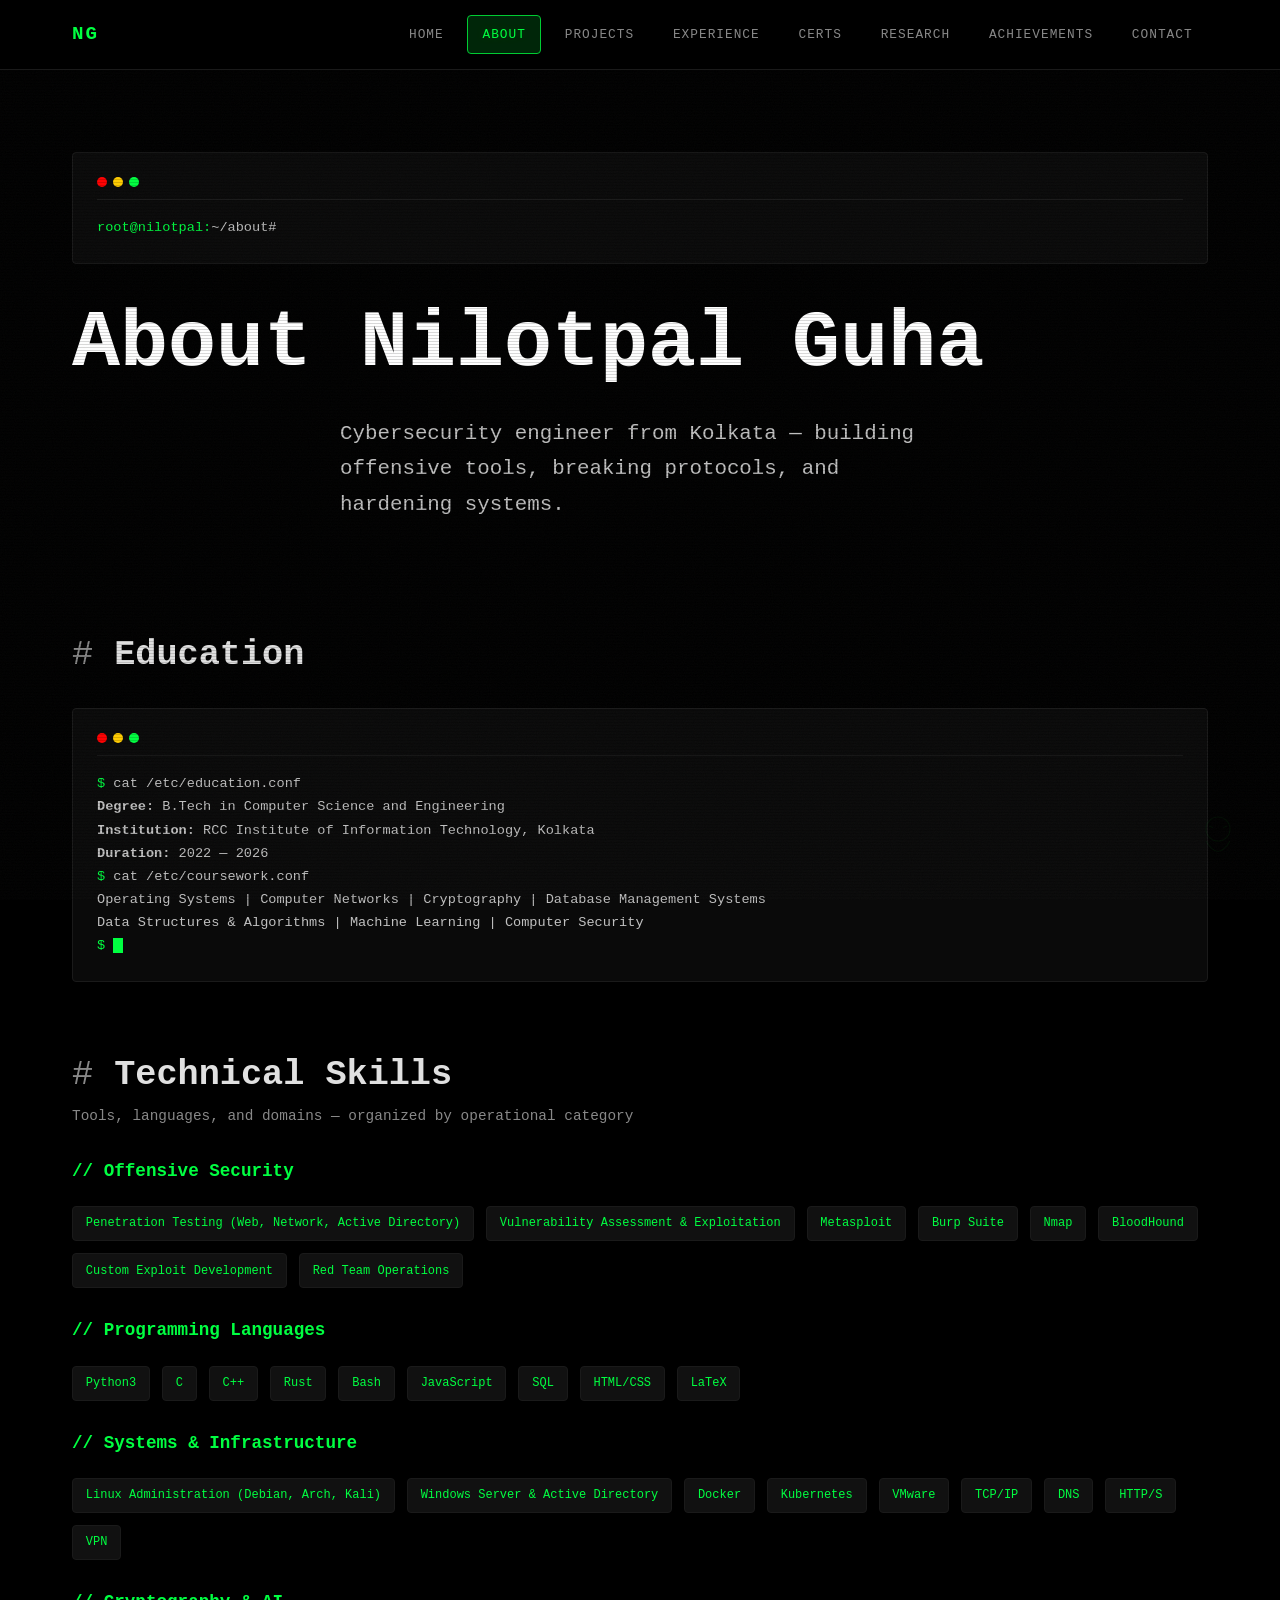
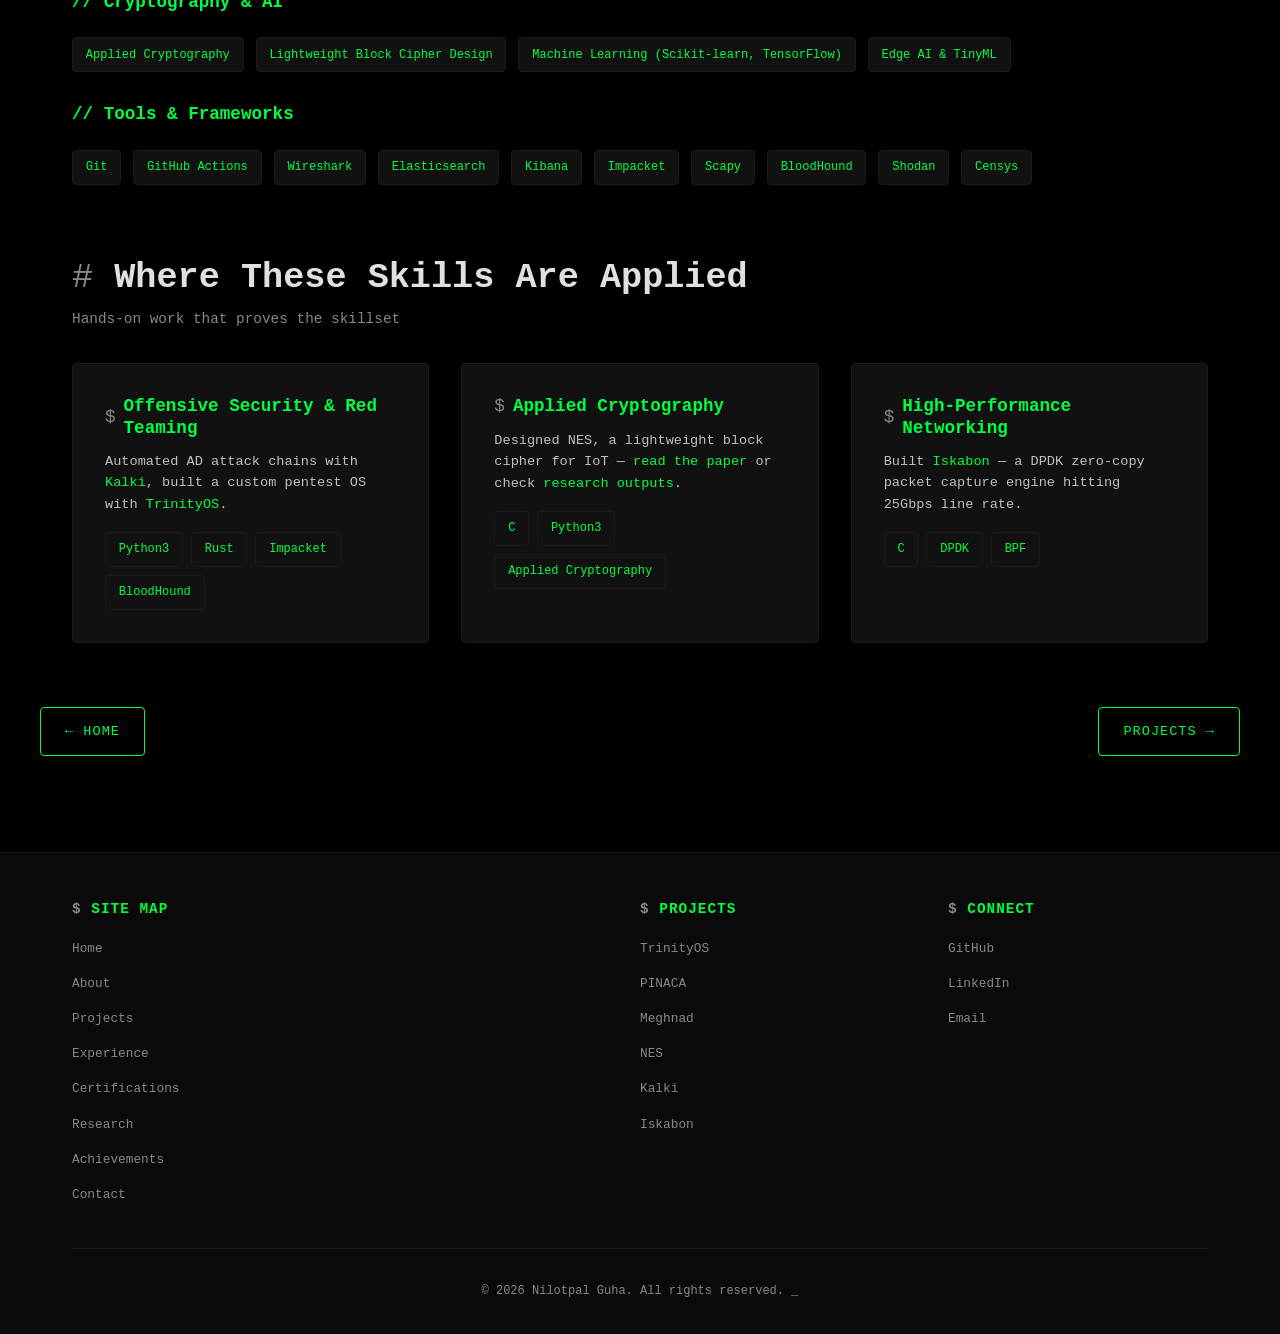
==== about.html @ fa4ce215 "commit" ====
<!DOCTYPE html>
<html lang="en">
<head>
  <meta charset="UTF-8">
  <meta name="viewport" content="width=device-width, initial-scale=1.0">
  <title>About Nilotpal Guha — Cybersecurity Engineer &amp; Offensive Security Specialist</title>
  <meta name="description" content="Learn about Nilotpal Guha, a cybersecurity engineer from Kolkata with expertise in offensive security, applied cryptography, distributed systems, and edge AI.">
  <meta name="keywords" content="Nilotpal Guha, about, cybersecurity engineer, offensive security, penetration testing, Kolkata, applied cryptography, edge AI, distributed systems">
  <meta name="author" content="Nilotpal Guha">
  <meta name="robots" content="index, follow">
  <link rel="canonical" href="https://nilotpalguha.dev/about.html">
  <meta property="og:type" content="profile">
  <meta property="og:title" content="About Nilotpal Guha — Cybersecurity Engineer &amp; Offensive Security Specialist">
  <meta property="og:description" content="Learn about Nilotpal Guha, a cybersecurity engineer from Kolkata with expertise in offensive security, applied cryptography, distributed systems, and edge AI.">
  <meta property="og:url" content="https://nilotpalguha.dev/about.html">
  <meta property="og:image" content="https://nilotpalguha.dev/og-image.png">
  <meta property="og:locale" content="en_IN">
  <meta name="twitter:card" content="summary_large_image">
  <meta name="twitter:title" content="About Nilotpal Guha — Cybersecurity Engineer &amp; Offensive Security Specialist">
  <meta name="twitter:description" content="Learn about Nilotpal Guha, a cybersecurity engineer from Kolkata with expertise in offensive security, applied cryptography, distributed systems, and edge AI.">
  <meta name="twitter:image" content="https://nilotpalguha.dev/og-image.png">
  <meta name="theme-color" content="#000000">
  <link rel="icon" type="image/svg+xml" href="data:image/svg+xml,%3Csvg xmlns='http://www.w3.org/2000/svg' viewBox='0 0 32 32'%3E%3Crect width='32' height='32' fill='%23000'/%3E%3Ctext x='8' y='24' font-family='monospace' font-size='24' fill='%2300ff41'%3E_%3C/text%3E%3C/svg%3E">
  <link rel="stylesheet" href="style.css">
  <script type="application/ld+json">
  {
    "@context": "https://schema.org",
    "@type": "Person",
    "name": "Nilotpal Guha",
    "url": "https://nilotpalguha.dev",
    "jobTitle": "Offensive Security Engineer & Cybersecurity Researcher",
    "description": "Cybersecurity engineer from Kolkata with expertise in offensive security, applied cryptography, distributed systems, and edge AI. Specializes in penetration testing automation, lightweight block cipher design, and building custom security tools.",
    "alumniOf": {
      "@type": "CollegeOrUniversity",
      "name": "RCC Institute of Information Technology",
      "url": "https://www.rcciit.edu.in",
      "address": {
        "@type": "PostalAddress",
        "addressLocality": "Kolkata",
        "addressRegion": "West Bengal",
        "addressCountry": "IN"
      }
    },
    "hasCredential": [
      "Offensive Security experience",
      "Cybersecurity Research",
      "Applied Cryptography"
    ],
    "knowsAbout": [
      "offensive security",
      "penetration testing automation",
      "edge AI",
      "distributed systems",
      "applied cryptography",
      "lightweight block cipher design",
      "network security",
      "vulnerability research",
      "red team operations",
      "machine learning",
      "TinyML",
      "Docker",
      "Kubernetes",
      "Linux administration"
    ],
    "sameAs": [
      "https://linkedin.com/in/nilotpal-guha-2876b72b7",
      "https://github.com/Nil2004n"
    ],
    "email": "guha.nilotpal04@gmail.com",
    "address": {
      "@type": "PostalAddress",
      "addressLocality": "Kolkata",
      "addressRegion": "West Bengal",
      "addressCountry": "IN"
    },
    "nationality": {
      "@type": "Country",
      "name": "IN"
    }
  }
  </script>
</head>
<body class="flicker">
  <noscript>
    <div class="noscript-content">
      <h1>About Nilotpal Guha — Cybersecurity Engineer &amp; Offensive Security Specialist</h1>
      <p>Nilotpal Guha is a cybersecurity engineer from Kolkata with expertise in offensive security, applied cryptography, distributed systems, and edge AI.</p>
      <nav>
        <p>Site Navigation:</p>
        <ul>
          <li><a href="index.html">Home</a></li>
          <li><a href="about.html">About</a></li>
          <li><a href="projects.html">Projects</a></li>
          <li><a href="experience.html">Experience</a></li>
          <li><a href="certifications.html">Certifications</a></li>
          <li><a href="research.html">Research</a></li>
          <li><a href="achievements.html">Achievements</a></li>
          <li><a href="contact.html">Contact</a></li>
        </ul>
      </nav>
    </div>
  </noscript>

  <div class="boot-overlay" aria-hidden="true">
    <div class="boot-line">BIOS v3.2.1 — Nilotpal Guha Security Workstation</div>
    <div class="boot-line">decoding identity matrix... [OK]</div>
    <div class="boot-line">loading credential store... [OK]</div>
    <div class="boot-line">access granted.</div>
  </div>

  <canvas id="matrix-light" class="matrix-bg-light" aria-hidden="true"></canvas>

  <nav class="nav-main" role="navigation" aria-label="Main navigation">
    <div class="container">
      <div class="nav-logo"><a href="index.html" class="glitch">NG</a></div>
      <ul class="nav-links">
        <li><a href="index.html">Home</a></li>
        <li><a href="about.html" class="active">About</a></li>
        <li><a href="projects.html">Projects</a></li>
        <li><a href="experience.html">Experience</a></li>
        <li><a href="certifications.html">Certs</a></li>
        <li><a href="research.html">Research</a></li>
        <li><a href="achievements.html">Achievements</a></li>
        <li><a href="contact.html">Contact</a></li>
      </ul>
      <button class="nav-hamburger" aria-label="Toggle navigation" aria-expanded="false">
        <span></span><span></span><span></span>
      </button>
    </div>
  </nav>

  <main>
    <section class="section-hero" style="padding-top: 8rem; padding-bottom: 2rem;">
      <div class="container">
        <div class="terminal reveal" style="margin-bottom: 2rem;">
          <div class="terminal-header">
            <span class="terminal-dot"></span>
            <span class="terminal-dot"></span>
            <span class="terminal-dot"></span>
          </div>
          <div class="line"><span class="prompt">root@nilotpal:</span><span class="output">~/about#</span></div>
        </div>
        <h1 class="hero-title reveal">
          <span class="glitch" data-text="About Nilotpal Guha">About Nilotpal Guha</span>
        </h1>
        <p class="hero-subtitle reveal">Cybersecurity engineer from Kolkata — building offensive tools, breaking protocols, and hardening systems.</p>
      </div>
    </section>

    <section class="container" style="padding-top: 3rem;">
      <article>
        <h2 class="section-title reveal">Education</h2>
        <div class="terminal reveal">
          <div class="terminal-header">
            <span class="terminal-dot"></span>
            <span class="terminal-dot"></span>
            <span class="terminal-dot"></span>
          </div>
          <div class="line"><span class="prompt">$</span> <span class="output">cat /etc/education.conf</span></div>
          <div class="line"><span class="output"><strong>Degree:</strong> B.Tech in Computer Science and Engineering</strong></span></div>
          <div class="line"><span class="output"><strong>Institution:</strong> RCC Institute of Information Technology, Kolkata</span></div>
          <div class="line"><span class="output"><strong>Duration:</strong> 2022 — 2026</span></div>
          <div class="line"><span class="prompt">$</span> <span class="output">cat /etc/coursework.conf</span></div>
          <div class="line"><span class="output">Operating Systems | Computer Networks | Cryptography | Database Management Systems</span></div>
          <div class="line"><span class="output">Data Structures &amp; Algorithms | Machine Learning | Computer Security</span></div>
          <div class="line"><span class="prompt">$</span> <span class="cursor"></span></div>
        </div>
      </article>
    </section>

    <section class="container" style="padding-top: 3rem;">
      <article>
        <h2 class="section-title reveal">Technical Skills</h2>
        <p class="section-subtitle reveal">Tools, languages, and domains — organized by operational category</p>

        <h3 class="reveal" style="color: #00ff41; margin-top: 2rem; margin-bottom: 1rem; font-family: monospace; font-size: 1.1rem;">// Offensive Security</h3>
        <div class="skills-grid reveal">
          <span class="skill-chip">Penetration Testing (Web, Network, Active Directory)</span>
          <span class="skill-chip">Vulnerability Assessment &amp; Exploitation</span>
          <span class="skill-chip">Metasploit</span>
          <span class="skill-chip">Burp Suite</span>
          <span class="skill-chip">Nmap</span>
          <span class="skill-chip">BloodHound</span>
          <span class="skill-chip">Custom Exploit Development</span>
          <span class="skill-chip">Red Team Operations</span>
        </div>

        <h3 class="reveal" style="color: #00ff41; margin-top: 2rem; margin-bottom: 1rem; font-family: monospace; font-size: 1.1rem;">// Programming Languages</h3>
        <div class="skills-grid reveal">
          <span class="skill-chip">Python3</span>
          <span class="skill-chip">C</span>
          <span class="skill-chip">C++</span>
          <span class="skill-chip">Rust</span>
          <span class="skill-chip">Bash</span>
          <span class="skill-chip">JavaScript</span>
          <span class="skill-chip">SQL</span>
          <span class="skill-chip">HTML/CSS</span>
          <span class="skill-chip">LaTeX</span>
        </div>

        <h3 class="reveal" style="color: #00ff41; margin-top: 2rem; margin-bottom: 1rem; font-family: monospace; font-size: 1.1rem;">// Systems &amp; Infrastructure</h3>
        <div class="skills-grid reveal">
          <span class="skill-chip">Linux Administration (Debian, Arch, Kali)</span>
          <span class="skill-chip">Windows Server &amp; Active Directory</span>
          <span class="skill-chip">Docker</span>
          <span class="skill-chip">Kubernetes</span>
          <span class="skill-chip">VMware</span>
          <span class="skill-chip">TCP/IP</span>
          <span class="skill-chip">DNS</span>
          <span class="skill-chip">HTTP/S</span>
          <span class="skill-chip">VPN</span>
        </div>

        <h3 class="reveal" style="color: #00ff41; margin-top: 2rem; margin-bottom: 1rem; font-family: monospace; font-size: 1.1rem;">// Cryptography &amp; AI</h3>
        <div class="skills-grid reveal">
          <span class="skill-chip">Applied Cryptography</span>
          <span class="skill-chip">Lightweight Block Cipher Design</span>
          <span class="skill-chip">Machine Learning (Scikit-learn, TensorFlow)</span>
          <span class="skill-chip">Edge AI &amp; TinyML</span>
        </div>

        <h3 class="reveal" style="color: #00ff41; margin-top: 2rem; margin-bottom: 1rem; font-family: monospace; font-size: 1.1rem;">// Tools &amp; Frameworks</h3>
        <div class="skills-grid reveal">
          <span class="skill-chip">Git</span>
          <span class="skill-chip">GitHub Actions</span>
          <span class="skill-chip">Wireshark</span>
          <span class="skill-chip">Elasticsearch</span>
          <span class="skill-chip">Kibana</span>
          <span class="skill-chip">Impacket</span>
          <span class="skill-chip">Scapy</span>
          <span class="skill-chip">BloodHound</span>
          <span class="skill-chip">Shodan</span>
          <span class="skill-chip">Censys</span>
        </div>
      </article>
    </section>

    <section class="container" style="padding-top: 3rem;">
      <article>
        <h2 class="section-title reveal">Where These Skills Are Applied</h2>
        <p class="section-subtitle reveal">Hands-on work that proves the skillset</p>
        <div class="card-grid">
          <article class="card card-glitch reveal-flip">
            <h3 class="card-title">Offensive Security &amp; Red Teaming</h3>
            <p class="card-text">Automated AD attack chains with <a href="projects/kalki.html">Kalki</a>, built a custom pentest OS with <a href="projects/trinityos.html">TrinityOS</a>.</p>
            <div class="card-tech">
              <span class="skill-chip">Python3</span>
              <span class="skill-chip">Rust</span>
              <span class="skill-chip">Impacket</span>
              <span class="skill-chip">BloodHound</span>
            </div>
          </article>
          <article class="card card-glitch reveal-flip">
            <h3 class="card-title">Applied Cryptography</h3>
            <p class="card-text">Designed NES, a lightweight block cipher for IoT — <a href="projects/nes.html">read the paper</a> or check <a href="research.html">research outputs</a>.</p>
            <div class="card-tech">
              <span class="skill-chip">C</span>
              <span class="skill-chip">Python3</span>
              <span class="skill-chip">Applied Cryptography</span>
            </div>
          </article>
          <article class="card card-glitch reveal-flip">
            <h3 class="card-title">High-Performance Networking</h3>
            <p class="card-text">Built <a href="projects/iskabon.html">Iskabon</a> — a DPDK zero-copy packet capture engine hitting 25Gbps line rate.</p>
            <div class="card-tech">
              <span class="skill-chip">C</span>
              <span class="skill-chip">DPDK</span>
              <span class="skill-chip">BPF</span>
            </div>
          </article>
        </div>
      </article>
    </section>
  </main>

  <div class="fsociety-deco" aria-hidden="true">
    <svg viewBox="0 0 100 100" fill="none" xmlns="http://www.w3.org/2000/svg">
      <circle cx="50" cy="35" r="20" stroke="#00ff41" stroke-width="2" fill="none"/>
      <path d="M30 55 Q50 90 70 55" stroke="#00ff41" stroke-width="2" fill="none"/>
      <line x1="35" y1="30" x2="42" y2="33" stroke="#00ff41" stroke-width="2"/>
      <line x1="65" y1="30" x2="58" y2="33" stroke="#00ff41" stroke-width="2"/>
    </svg>
  </div>

  <div class="container" style="padding: 2rem 0; display: flex; justify-content: space-between;">
    <a href="index.html" class="btn">← Home</a>
    <a href="projects.html" class="btn">Projects →</a>
  </div>

  <footer class="footer">
    <div class="container">
      <div class="footer-grid">
        <div class="footer-section">
          <h3>Site Map</h3>
          <ul class="footer-links">
            <li><a href="index.html">Home</a></li>
            <li><a href="about.html">About</a></li>
            <li><a href="projects.html">Projects</a></li>
            <li><a href="experience.html">Experience</a></li>
            <li><a href="certifications.html">Certifications</a></li>
            <li><a href="research.html">Research</a></li>
            <li><a href="achievements.html">Achievements</a></li>
            <li><a href="contact.html">Contact</a></li>
          </ul>
        </div>
        <div class="footer-section">
          <h3>Projects</h3>
          <ul class="footer-links">
            <li><a href="projects/trinityos.html">TrinityOS</a></li>
            <li><a href="projects/pinaca.html">PINACA</a></li>
            <li><a href="projects/meghnad.html">Meghnad</a></li>
            <li><a href="projects/nes.html">NES</a></li>
            <li><a href="projects/kalki.html">Kalki</a></li>
            <li><a href="projects/iskabon.html">Iskabon</a></li>
          </ul>
        </div>
        <div class="footer-section">
          <h3>Connect</h3>
          <ul class="footer-links">
            <li><a href="https://github.com/Nil2004n" target="_blank" rel="noopener">GitHub</a></li>
            <li><a href="https://linkedin.com/in/nilotpal-guha-2876b72b7" target="_blank" rel="noopener">LinkedIn</a></li>
            <li><a href="mailto:guha.nilotpal04@gmail.com">Email</a></li>
          </ul>
        </div>
      </div>
      <div class="footer-bottom">
        <p>&copy; <span id="current-year">2026</span> Nilotpal Guha. All rights reserved. <span class="cursor-blink">_</span></p>
      </div>
    </div>
  </footer>

  <script src="script.js" defer></script>
</body>
</html>
---- style.css ----
/* ============================================================
   NILOTPAL GUHA — PERSONAL PORTFOLIO
   Mr. Robot Theme | Design System & Shared Styles
   ============================================================ */

/* --- CUSTOM PROPERTIES --- */
:root {
  --black: #000000;
  --near-black: #0a0a0a;
  --dark-surface: #111111;
  --dark-border: #1a1a1a;
  --green: #00ff41;
  --green-dim: #00cc33;
  --green-glow: rgba(0, 255, 65, 0.15);
  --green-glow-strong: rgba(0, 255, 65, 0.35);
  --red: #ff0000;
  --red-dim: #cc0000;
  --red-glow: rgba(255, 0, 0, 0.15);
  --cyan: #0d7377;
  --cyan-light: #0fa5a9;
  --text: #c0c0c0;
  --text-dim: #888888;
  --text-bright: #e0e0e0;
  --white: #ffffff;
  --font-mono: 'JetBrains Mono', 'Fira Code', 'Courier New', monospace;
  --transition-fast: 0.15s ease;
  --transition-med: 0.3s ease;
  --transition-slow: 0.6s ease;
  --border-radius: 4px;
  --max-width: 1200px;
  --nav-height: 70px;
}

/* --- RESET & BASE --- */
*, *::before, *::after { box-sizing: border-box; margin: 0; padding: 0; }

html {
  scroll-behavior: smooth;
  font-size: 16px;
  -webkit-text-size-adjust: 100%;
}

body {
  font-family: var(--font-mono);
  background: var(--black);
  color: var(--text);
  line-height: 1.7;
  min-height: 100vh;
  overflow-x: hidden;
  position: relative;
}

/* --- CRT SCANLINE OVERLAY --- */
body::before {
  content: '';
  position: fixed;
  top: 0; left: 0;
  width: 100%; height: 100%;
  background: repeating-linear-gradient(
    0deg,
    rgba(0, 0, 0, 0.15) 0px,
    rgba(0, 0, 0, 0.15) 1px,
    transparent 1px,
    transparent 3px
  );
  pointer-events: none;
  z-index: 9998;
}

/* --- VHS NOISE OVERLAY --- */
body::after {
  content: '';
  position: fixed;
  top: 0; left: 0;
  width: 100%; height: 100%;
  opacity: 0.03;
  pointer-events: none;
  z-index: 9997;
  background-image: url("data:image/svg+xml,%3Csvg viewBox='0 0 256 256' xmlns='http://www.w3.org/2000/svg'%3E%3Cfilter id='noise'%3E%3CfeTurbulence type='fractalNoise' baseFrequency='0.9' numOctaves='4' stitchTiles='stitch'/%3E%3C/filter%3E%3Crect width='100%25' height='100%25' filter='url(%23noise)' opacity='1'/%3E%3C/svg%3E");
  background-size: 256px 256px;
}

/* --- SCREEN FLICKER --- */
@keyframes flicker {
  0%, 97%, 100% { opacity: 1; }
  98% { opacity: 0.85; }
  99% { opacity: 0.95; }
}

.flicker {
  animation: flicker 8s infinite;
}

/* --- SELECTION --- */
::selection {
  background: var(--green);
  color: var(--black);
}

::-moz-selection {
  background: var(--green);
  color: var(--black);
}

/* --- SCROLLBAR --- */
::-webkit-scrollbar { width: 8px; }
::-webkit-scrollbar-track { background: var(--near-black); }
::-webkit-scrollbar-thumb { background: var(--green-dim); border-radius: 4px; }
::-webkit-scrollbar-thumb:hover { background: var(--green); }

/* --- LINKS --- */
a {
  color: var(--green);
  text-decoration: none;
  transition: color var(--transition-fast), text-shadow var(--transition-fast);
}

a:hover {
  color: var(--green);
  text-shadow: 0 0 8px var(--green-glow-strong);
}

a:focus-visible {
  outline: 2px solid var(--green);
  outline-offset: 2px;
}

/* --- HEADINGS --- */
h1, h2, h3, h4, h5, h6 {
  font-family: var(--font-mono);
  color: var(--text-bright);
  font-weight: 700;
  line-height: 1.2;
}

h1 { font-size: clamp(2rem, 5vw, 3.5rem); }
h2 { font-size: clamp(1.5rem, 3vw, 2.2rem); }
h3 { font-size: clamp(1.1rem, 2vw, 1.5rem); }

/* --- LAYOUT --- */
.container {
  max-width: var(--max-width);
  margin: 0 auto;
  padding: 0 2rem;
}

.page-content {
  padding-top: calc(var(--nav-height) + 2rem);
  padding-bottom: 4rem;
  min-height: calc(100vh - var(--nav-height));
}

/* ============================================================
   BOOT SEQUENCE
   ============================================================ */
.boot-overlay {
  position: fixed;
  top: 0; left: 0;
  width: 100%; height: 100%;
  background: var(--black);
  z-index: 10000;
  display: flex;
  align-items: center;
  justify-content: center;
  flex-direction: column;
  font-family: var(--font-mono);
  color: var(--green);
  font-size: 0.9rem;
  padding: 2rem;
  transition: opacity 0.5s ease;
}

.boot-overlay.fade-out {
  opacity: 0;
  pointer-events: none;
}

.boot-overlay .boot-line {
  opacity: 0;
  transform: translateY(5px);
  white-space: pre;
}

.boot-overlay .boot-line.visible {
  opacity: 1;
  transform: translateY(0);
  transition: opacity 0.2s ease, transform 0.2s ease;
}

/* ============================================================
   NAVIGATION — 3D Rolodex Menu
   ============================================================ */
.nav-main {
  position: fixed;
  top: 0; left: 0;
  width: 100%;
  height: var(--nav-height);
  background: rgba(0, 0, 0, 0.92);
  backdrop-filter: blur(10px);
  border-bottom: 1px solid var(--dark-border);
  z-index: 9999;
  display: flex;
  align-items: center;
}

.nav-main .container {
  display: flex;
  align-items: center;
  justify-content: space-between;
  width: 100%;
}

.nav-logo {
  font-size: 1.2rem;
  font-weight: 700;
  color: var(--green);
  text-transform: uppercase;
  letter-spacing: 2px;
  perspective: 400px;
}

.nav-logo a {
  color: var(--green);
  display: inline-block;
  transition: transform var(--transition-med);
  transform-style: preserve-3d;
}

.nav-logo a:hover {
  transform: rotateY(15deg) rotateX(-5deg);
  text-shadow: 0 0 20px var(--green-glow-strong);
}

.nav-links {
  display: flex;
  list-style: none;
  gap: 0.5rem;
  perspective: 800px;
}

.nav-links li {
  transform-style: preserve-3d;
  transition: transform var(--transition-med);
}

.nav-links li:hover {
  transform: translateZ(10px) rotateY(-5deg);
}

.nav-links a {
  display: block;
  padding: 0.5rem 0.9rem;
  color: var(--text-dim);
  font-size: 0.8rem;
  text-transform: uppercase;
  letter-spacing: 1px;
  border: 1px solid transparent;
  border-radius: var(--border-radius);
  transition: all var(--transition-fast);
  white-space: nowrap;
}

.nav-links a:hover,
.nav-links a.active {
  color: var(--green);
  border-color: var(--green-dim);
  background: var(--green-glow);
  text-shadow: 0 0 10px var(--green-glow);
}

.nav-hamburger {
  display: none;
  flex-direction: column;
  cursor: pointer;
  gap: 5px;
  background: none;
  border: none;
  padding: 5px;
}

.nav-hamburger span {
  display: block;
  width: 25px;
  height: 2px;
  background: var(--green);
  transition: all var(--transition-med);
}

.nav-hamburger.open span:nth-child(1) { transform: rotate(45deg) translate(5px, 5px); }
.nav-hamburger.open span:nth-child(2) { opacity: 0; }
.nav-hamburger.open span:nth-child(3) { transform: rotate(-45deg) translate(5px, -5px); }

/* ============================================================
   BREADCRUMB
   ============================================================ */
.breadcrumb {
  font-size: 0.8rem;
  color: var(--text-dim);
  margin-bottom: 2rem;
  padding: 0.5rem 0;
  border-bottom: 1px solid var(--dark-border);
  font-family: var(--font-mono);
}

.breadcrumb::before {
  content: 'root@nilotpal:~';
  color: var(--cyan);
  margin-right: 0.25rem;
}

.breadcrumb .separator {
  color: var(--text-dim);
  margin: 0 0.25rem;
}

.breadcrumb a {
  color: var(--text-dim);
}

.breadcrumb a:hover {
  color: var(--green);
}

.breadcrumb .current {
  color: var(--green);
}

/* ============================================================
   HERO SECTION (index.html)
   ============================================================ */
.hero {
  min-height: 100vh;
  display: flex;
  align-items: center;
  justify-content: center;
  position: relative;
  overflow: hidden;
}

.hero-content {
  text-align: center;
  z-index: 2;
  position: relative;
}

.hero-tagline {
  font-size: clamp(0.8rem, 1.5vw, 1rem);
  color: var(--green);
  letter-spacing: 4px;
  text-transform: uppercase;
  margin-bottom: 1rem;
}

.hero-title {
  font-size: clamp(2.5rem, 7vw, 5rem);
  color: var(--white);
  margin-bottom: 1.5rem;
  position: relative;
}

.hero-subtitle {
  font-size: clamp(1rem, 2vw, 1.3rem);
  color: var(--text);
  max-width: 600px;
  margin: 0 auto 2rem;
}

.hero-cta {
  display: inline-flex;
  gap: 1rem;
  flex-wrap: wrap;
  justify-content: center;
}

.hero-3d {
  position: absolute;
  top: 50%;
  left: 50%;
  transform: translate(-50%, -50%);
  width: 400px;
  height: 400px;
  z-index: 1;
  opacity: 0.3;
}

#hero-canvas {
  width: 100%;
  height: 100%;
}

/* ============================================================
   BUTTONS
   ============================================================ */
.btn {
  display: inline-block;
  padding: 0.75rem 1.5rem;
  font-family: var(--font-mono);
  font-size: 0.85rem;
  text-transform: uppercase;
  letter-spacing: 1px;
  border: 1px solid var(--green);
  border-radius: var(--border-radius);
  cursor: pointer;
  transition: all var(--transition-fast);
  text-decoration: none;
  background: transparent;
  color: var(--green);
}

.btn:hover {
  background: var(--green);
  color: var(--black);
  box-shadow: 0 0 20px var(--green-glow), inset 0 0 20px rgba(0, 255, 65, 0.1);
  text-shadow: none;
}

.btn-red {
  border-color: var(--red);
  color: var(--red);
}

.btn-red:hover {
  background: var(--red);
  color: var(--black);
  box-shadow: 0 0 20px var(--red-glow);
}

/* ============================================================
   MATRIX RAIN CANVAS
   ============================================================ */
.matrix-bg {
  position: fixed;
  top: 0; left: 0;
  width: 100%; height: 100%;
  z-index: -1;
  opacity: 0.07;
  pointer-events: none;
}

.matrix-bg-light {
  position: fixed;
  top: 0; left: 0;
  width: 100%; height: 100%;
  z-index: -1;
  opacity: 0.04;
  pointer-events: none;
}

/* ============================================================
   CARDS / PANELS — 3D Flip Effect
   ============================================================ */
.card-grid {
  display: grid;
  grid-template-columns: repeat(auto-fill, minmax(340px, 1fr));
  gap: 2rem;
  margin: 2rem 0;
}

.card {
  background: var(--dark-surface);
  border: 1px solid var(--dark-border);
  border-radius: var(--border-radius);
  padding: 2rem;
  position: relative;
  overflow: hidden;
  transform-style: preserve-3d;
  transition: transform var(--transition-med), box-shadow var(--transition-med);
  perspective: 1000px;
}

.card::before {
  content: '';
  position: absolute;
  top: 0; left: 0;
  width: 100%; height: 2px;
  background: linear-gradient(90deg, transparent, var(--green), transparent);
  opacity: 0;
  transition: opacity var(--transition-med);
}

.card:hover::before {
  opacity: 1;
}

.card:hover {
  transform: translateY(-5px) rotateX(2deg);
  box-shadow: 0 10px 40px rgba(0, 255, 65, 0.08), 0 0 0 1px var(--green-dim);
}

.card-title {
  color: var(--green);
  font-size: 1.1rem;
  margin-bottom: 0.75rem;
  display: flex;
  align-items: center;
  gap: 0.5rem;
}

.card-title::before {
  content: '$ ';
  color: var(--text-dim);
  font-weight: 400;
}

.card-text {
  color: var(--text);
  font-size: 0.85rem;
  line-height: 1.6;
}

.card-tech {
  display: flex;
  flex-wrap: wrap;
  gap: 0.5rem;
  margin-top: 1rem;
}

.card-link {
  display: inline-block;
  margin-top: 1rem;
  font-size: 0.8rem;
  color: var(--green);
}

.card-link::after {
  content: ' →';
}

/* Glitch border on hover */
.card-glitch {
  position: relative;
}

.card-glitch::after {
  content: '';
  position: absolute;
  top: 0; left: 0;
  width: 100%; height: 100%;
  border: 1px solid var(--green);
  border-radius: var(--border-radius);
  opacity: 0;
  transition: opacity 0.1s;
}

.card-glitch:hover::after {
  animation: glitch-border 0.3s ease;
}

@keyframes glitch-border {
  0% { opacity: 0; transform: translate(0); }
  20% { opacity: 1; transform: translate(-2px, 1px); border-color: var(--red); }
  40% { opacity: 1; transform: translate(1px, -1px); border-color: var(--green); }
  60% { opacity: 0.5; transform: translate(-1px, 2px); border-color: var(--cyan); }
  80% { opacity: 1; transform: translate(2px, -1px); border-color: var(--green); }
  100% { opacity: 0; transform: translate(0); }
}

/* ============================================================
   SKILL CHIPS — 3D Float
   ============================================================ */
.skills-grid {
  display: flex;
  flex-wrap: wrap;
  gap: 0.75rem;
  margin: 1.5rem 0;
}

.skill-chip {
  display: inline-block;
  padding: 0.4rem 0.8rem;
  background: var(--dark-surface);
  border: 1px solid var(--dark-border);
  border-radius: var(--border-radius);
  font-size: 0.75rem;
  color: var(--green);
  transform-style: preserve-3d;
  animation: float-chip 4s ease-in-out infinite;
  cursor: default;
}

.skill-chip:nth-child(odd) { animation-delay: -1s; }
.skill-chip:nth-child(3n) { animation-delay: -2s; }
.skill-chip:nth-child(5n) { animation-delay: -0.5s; }

.skill-chip:hover {
  border-color: var(--green);
  box-shadow: 0 0 15px var(--green-glow);
}

@keyframes float-chip {
  0%, 100% { transform: translateZ(0) rotateX(0deg) rotateY(0deg); }
  25% { transform: translateZ(8px) rotateX(3deg) rotateY(-2deg); }
  50% { transform: translateZ(4px) rotateX(-2deg) rotateY(3deg); }
  75% { transform: translateZ(10px) rotateX(1deg) rotateY(-1deg); }
}

/* ============================================================
   TERMINAL BLOCK
   ============================================================ */
.terminal {
  background: var(--near-black);
  border: 1px solid var(--dark-border);
  border-radius: var(--border-radius);
  padding: 1.5rem;
  margin: 1.5rem 0;
  font-size: 0.85rem;
  overflow-x: auto;
  position: relative;
}

.terminal-header {
  display: flex;
  gap: 6px;
  margin-bottom: 1rem;
  padding-bottom: 0.75rem;
  border-bottom: 1px solid var(--dark-border);
}

.terminal-dot {
  width: 10px; height: 10px;
  border-radius: 50%;
  background: var(--text-dim);
}

.terminal-dot:nth-child(1) { background: var(--red); }
.terminal-dot:nth-child(2) { background: #ffcc00; }
.terminal-dot:nth-child(3) { background: var(--green); }

.terminal .prompt {
  color: var(--green);
}

.terminal .output {
  color: var(--text);
}

.terminal .error {
  color: var(--red);
}

/* ============================================================
   DECRYPT TEXT EFFECT
   ============================================================ */
.decrypt-text {
  position: relative;
  display: inline-block;
}

.decrypt-text .real-text {
  visibility: hidden;
}

.decrypt-text .scramble-text {
  position: absolute;
  top: 0; left: 0;
  color: var(--green);
}

.decrypt-text.decrypted .real-text {
  visibility: visible;
}

.decrypt-text.decrypted .scramble-text {
  display: none;
}

/* ============================================================
   REDACTED / CENSORED TEXT
   ============================================================ */
.redacted {
  position: relative;
  cursor: pointer;
}

.redacted::after {
  content: '';
  position: absolute;
  top: 0; left: 0;
  width: 100%; height: 100%;
  background: var(--text-bright);
  transition: opacity var(--transition-med);
}

.redacted:hover::after {
  opacity: 0;
}

/* ============================================================
   TIMELINE (Experience)
   ============================================================ */
.timeline {
  position: relative;
  padding-left: 2rem;
  margin: 2rem 0;
}

.timeline::before {
  content: '';
  position: absolute;
  left: 0;
  top: 0;
  width: 2px;
  height: 100%;
  background: linear-gradient(to bottom, var(--green), var(--dark-border));
}

.timeline-entry {
  position: relative;
  margin-bottom: 3rem;
  padding-left: 1.5rem;
}

.timeline-entry::before {
  content: '';
  position: absolute;
  left: -2.35rem;
  top: 0.5rem;
  width: 12px; height: 12px;
  background: var(--green);
  border-radius: 50%;
  border: 2px solid var(--black);
  box-shadow: 0 0 10px var(--green-glow);
}

.timeline-date {
  font-size: 0.8rem;
  color: var(--cyan);
  margin-bottom: 0.5rem;
}

.timeline-title {
  color: var(--text-bright);
  font-size: 1.1rem;
  margin-bottom: 0.25rem;
}

.timeline-org {
  color: var(--green);
  font-size: 0.9rem;
  margin-bottom: 0.5rem;
}

.timeline-desc {
  color: var(--text);
  font-size: 0.85rem;
}

.timeline-desc ul {
  list-style: none;
  margin-top: 0.5rem;
}

.timeline-desc li {
  position: relative;
  padding-left: 1.2rem;
  margin-bottom: 0.3rem;
}

.timeline-desc li::before {
  content: '>';
  position: absolute;
  left: 0;
  color: var(--green);
}

/* ============================================================
   CERTIFICATION BADGES
   ============================================================ */
.badge-grid {
  display: grid;
  grid-template-columns: repeat(auto-fill, minmax(280px, 1fr));
  gap: 1.5rem;
  margin: 2rem 0;
}

.badge {
  background: var(--dark-surface);
  border: 1px solid var(--dark-border);
  border-radius: var(--border-radius);
  padding: 1.5rem;
  text-align: center;
  transition: all var(--transition-med);
  transform-style: preserve-3d;
}

.badge:hover {
  border-color: var(--green);
  transform: translateY(-3px) rotateX(3deg);
  box-shadow: 0 8px 30px rgba(0, 255, 65, 0.06);
}

.badge-icon {
  font-size: 2.5rem;
  margin-bottom: 1rem;
  display: block;
}

.badge-name {
  color: var(--green);
  font-size: 0.95rem;
  margin-bottom: 0.25rem;
}

.badge-issuer {
  color: var(--text-dim);
  font-size: 0.8rem;
}

.badge-date {
  color: var(--cyan);
  font-size: 0.75rem;
  margin-top: 0.5rem;
}

/* ============================================================
   PROJECT DEEP-DIVE PAGE
   ============================================================ */
.project-header {
  margin-bottom: 3rem;
  padding-bottom: 2rem;
  border-bottom: 1px solid var(--dark-border);
}

.project-meta {
  display: flex;
  flex-wrap: wrap;
  gap: 1rem;
  margin-top: 1rem;
  font-size: 0.8rem;
}

.project-meta-item {
  display: flex;
  align-items: center;
  gap: 0.4rem;
  color: var(--text-dim);
}

.project-meta-item strong {
  color: var(--green);
}

.project-nav {
  display: flex;
  justify-content: space-between;
  margin-top: 4rem;
  padding-top: 2rem;
  border-top: 1px solid var(--dark-border);
}

.project-nav a {
  font-size: 0.85rem;
  padding: 0.75rem 1.25rem;
  border: 1px solid var(--dark-border);
  border-radius: var(--border-radius);
  transition: all var(--transition-fast);
}

.project-nav a:hover {
  border-color: var(--green);
  background: var(--green-glow);
}

/* ============================================================
   SECTION ENTRANCE — Scroll Animation Classes
   ============================================================ */
.reveal {
  opacity: 0;
  transform: translateY(30px) translateZ(-20px);
  transition: opacity 0.6s ease, transform 0.6s ease;
}

.reveal.visible {
  opacity: 1;
  transform: translateY(0) translateZ(0);
}

.reveal-flip {
  opacity: 0;
  transform: rotateY(15deg) translateZ(-30px);
  transition: opacity 0.6s ease, transform 0.6s ease;
}

.reveal-flip.visible {
  opacity: 1;
  transform: rotateY(0) translateZ(0);
}

/* ============================================================
   FOOTER
   ============================================================ */
.footer {
  background: var(--near-black);
  border-top: 1px solid var(--dark-border);
  padding: 3rem 0 2rem;
  margin-top: 4rem;
}

.footer-grid {
  display: grid;
  grid-template-columns: 2fr 1fr 1fr;
  gap: 3rem;
  margin-bottom: 2rem;
}

.footer-section h3 {
  color: var(--green);
  font-size: 0.9rem;
  margin-bottom: 1rem;
  text-transform: uppercase;
  letter-spacing: 1px;
}

.footer-section h3::before {
  content: '$ ';
  color: var(--text-dim);
}

.footer-links {
  list-style: none;
}

.footer-links li {
  margin-bottom: 0.5rem;
}

.footer-links a {
  color: var(--text-dim);
  font-size: 0.8rem;
  transition: color var(--transition-fast);
}

.footer-links a:hover {
  color: var(--green);
}

.footer-bottom {
  text-align: center;
  padding-top: 2rem;
  border-top: 1px solid var(--dark-border);
  font-size: 0.75rem;
  color: var(--text-dim);
}

.footer-bottom .cursor-blink {
  animation: blink 1s step-end infinite;
}

@keyframes blink {
  0%, 50% { opacity: 1; }
  51%, 100% { opacity: 0; }
}

/* ============================================================
   GLITCH TEXT EFFECT
   ============================================================ */
.glitch {
  position: relative;
  display: inline-block;
}

.glitch:hover {
  animation: glitch-text 0.3s ease;
}

@keyframes glitch-text {
  0% { transform: translate(0); text-shadow: none; }
  10% { transform: translate(-2px, 1px); text-shadow: 2px 0 var(--red), -2px 0 var(--cyan); }
  20% { transform: translate(1px, -1px); text-shadow: -1px 0 var(--red), 1px 0 var(--cyan); }
  30% { transform: translate(-1px, 2px); text-shadow: 1px 0 var(--green), -1px 0 var(--red); }
  40% { transform: translate(2px, -1px); text-shadow: -2px 0 var(--cyan), 2px 0 var(--green); }
  50% { transform: translate(0); text-shadow: none; }
  100% { transform: translate(0); text-shadow: none; }
}

/* ============================================================
   TERMINAL CURSOR BLINK
   ============================================================ */
.cursor {
  display: inline-block;
  width: 10px;
  height: 1.1em;
  background: var(--green);
  vertical-align: text-bottom;
  animation: blink 1s step-end infinite;
}

/* ============================================================
   CONTACT PAGE TERMINAL
   ============================================================ */
.contact-terminal {
  max-width: 700px;
  margin: 0 auto;
}

.contact-terminal .line {
  margin-bottom: 0.5rem;
  font-size: 0.9rem;
}

.contact-terminal .line-label {
  color: var(--text-dim);
}

.contact-terminal .line-value {
  color: var(--green);
}

.contact-terminal .line-value a {
  color: var(--green);
}

/* ============================================================
   404 PAGE
   ============================================================ */
.error-page {
  min-height: 100vh;
  display: flex;
  align-items: center;
  justify-content: center;
  text-align: center;
}

.error-code {
  font-size: clamp(5rem, 15vw, 12rem);
  color: var(--red);
  font-weight: 700;
  line-height: 1;
  text-shadow: 0 0 30px rgba(255, 0, 0, 0.3);
  animation: glitch-text 2s ease infinite;
}

/* ============================================================
   NOSCRIPT FALLBACK
   ============================================================ */
noscript .noscript-content {
  background: var(--near-black);
  border: 1px solid var(--dark-border);
  padding: 2rem;
  margin: 2rem;
  color: var(--text);
  font-size: 0.9rem;
}

/* ============================================================
   FSOFSOCIETY MASK (Decorative)
   ============================================================ */
.fsociety-deco {
  position: fixed;
  bottom: 2rem;
  right: 2rem;
  width: 60px;
  height: 60px;
  opacity: 0.05;
  z-index: 1;
  pointer-events: none;
}

.fsociety-deco svg {
  width: 100%;
  height: 100%;
}

/* ============================================================
   RESEARCH / PUBLICATIONS
   ============================================================ */
.pub-entry {
  background: var(--dark-surface);
  border: 1px solid var(--dark-border);
  border-radius: var(--border-radius);
  padding: 2rem;
  margin-bottom: 2rem;
  border-left: 3px solid var(--green);
}

.pub-entry h3 {
  color: var(--text-bright);
  margin-bottom: 0.5rem;
}

.pub-authors {
  color: var(--text-dim);
  font-size: 0.85rem;
  margin-bottom: 0.5rem;
}

.pub-venue {
  color: var(--cyan);
  font-size: 0.8rem;
  margin-bottom: 0.75rem;
}

.pub-status {
  display: inline-block;
  padding: 0.2rem 0.6rem;
  font-size: 0.7rem;
  text-transform: uppercase;
  letter-spacing: 1px;
  border-radius: var(--border-radius);
}

.pub-status.submitted {
  background: rgba(255, 0, 0, 0.15);
  color: var(--red);
  border: 1px solid var(--red-dim);
}

.pub-status.review {
  background: rgba(13, 115, 119, 0.15);
  color: var(--cyan-light);
  border: 1px solid var(--cyan);
}

/* ============================================================
   ACHIEVEMENTS
   ============================================================ */
.achievement-card {
  background: var(--dark-surface);
  border: 1px solid var(--dark-border);
  border-radius: var(--border-radius);
  padding: 2rem;
  margin-bottom: 1.5rem;
  position: relative;
  overflow: hidden;
}

.achievement-card::before {
  content: '';
  position: absolute;
  top: 0; left: 0;
  width: 4px; height: 100%;
  background: linear-gradient(to bottom, var(--green), var(--cyan));
}

.achievement-card h3 {
  color: var(--text-bright);
  margin-bottom: 0.5rem;
  padding-left: 1rem;
}

.achievement-card p {
  color: var(--text);
  font-size: 0.85rem;
  padding-left: 1rem;
}

.achievement-date {
  color: var(--cyan);
  font-size: 0.75rem;
  padding-left: 1rem;
  margin-top: 0.5rem;
}

/* ============================================================
   EXPLORE FURTHER SECTION (index.html)
   ============================================================ */
.explore-grid {
  display: grid;
  grid-template-columns: repeat(auto-fill, minmax(250px, 1fr));
  gap: 1rem;
  margin: 2rem 0;
}

.explore-link {
  display: block;
  padding: 1.25rem;
  background: var(--dark-surface);
  border: 1px solid var(--dark-border);
  border-radius: var(--border-radius);
  color: var(--text);
  font-size: 0.85rem;
  transition: all var(--transition-fast);
}

.explore-link:hover {
  border-color: var(--green);
  color: var(--green);
  transform: translateX(5px);
  box-shadow: -5px 0 0 var(--green);
}

.explore-link::before {
  content: '> ';
  color: var(--green);
}

/* ============================================================
   RESPONSIVE
   ============================================================ */
@media (max-width: 768px) {
  :root { --nav-height: 60px; }

  .nav-links {
    position: fixed;
    top: var(--nav-height);
    left: 0;
    width: 100%;
    background: rgba(0, 0, 0, 0.97);
    flex-direction: column;
    padding: 1rem;
    gap: 0;
    transform: translateY(-100%);
    opacity: 0;
    transition: transform var(--transition-med), opacity var(--transition-med);
    pointer-events: none;
    border-bottom: 1px solid var(--dark-border);
  }

  .nav-links.open {
    transform: translateY(0);
    opacity: 1;
    pointer-events: all;
  }

  .nav-links a {
    padding: 0.75rem 1rem;
    border-bottom: 1px solid var(--dark-border);
    border-radius: 0;
  }

  .nav-hamburger {
    display: flex;
  }

  .card-grid {
    grid-template-columns: 1fr;
  }

  .footer-grid {
    grid-template-columns: 1fr;
    gap: 2rem;
  }

  .hero-3d {
    width: 250px;
    height: 250px;
  }

  .badge-grid {
    grid-template-columns: 1fr;
  }

  .project-nav {
    flex-direction: column;
    gap: 1rem;
  }
}

@media (max-width: 480px) {
  .container { padding: 0 1rem; }
  .hero-title { font-size: 2rem; }
  h1 { font-size: 1.8rem; }
}

/* ============================================================
   PREFERS-REDUCED-MOTION
   ============================================================ */
@media (prefers-reduced-motion: reduce) {
  *, *::before, *::after {
    animation-duration: 0.01ms !important;
    animation-iteration-count: 1 !important;
    transition-duration: 0.01ms !important;
  }

  .boot-overlay { display: none; }
  .skill-chip { animation: none; }
  .reveal, .reveal-flip { opacity: 1; transform: none; }
}

/* ============================================================
   PRINT STYLES
   ============================================================ */
@media print {
  body::before, body::after { display: none; }
  .nav-main, .footer, .boot-overlay, .matrix-bg, .matrix-bg-light { display: none; }
  .page-content { padding-top: 0; }
  a { color: #000; }
  a::after { content: ' (' attr(href) ')'; font-size: 0.8em; }
}

/* ============================================================
   ABOUT PAGE — SKILL CATEGORY
   ============================================================ */
.skill-category {
  margin-bottom: 2rem;
}

.skill-category h3 {
  color: var(--cyan-light);
  font-size: 0.9rem;
  margin-bottom: 0.75rem;
  text-transform: uppercase;
  letter-spacing: 1px;
}

.skill-category h3::before {
  content: '## ';
  color: var(--text-dim);
}

/* ============================================================
   SECTION TITLES
   ============================================================ */
.section-title {
  color: var(--text-bright);
  margin-bottom: 0.5rem;
  position: relative;
  display: inline-block;
}

.section-title::before {
  content: '# ';
  color: var(--text-dim);
  font-weight: 400;
}

.section-subtitle {
  color: var(--text-dim);
  font-size: 0.9rem;
  margin-bottom: 2rem;
}

/* ============================================================
   PROJECT DETAIL SECTIONS
   ============================================================ */
.project-section {
  margin-bottom: 3rem;
}

.project-section h2 {
  margin-bottom: 1rem;
  padding-bottom: 0.5rem;
  border-bottom: 1px solid var(--dark-border);
}

.tech-list {
  display: flex;
  flex-wrap: wrap;
  gap: 0.5rem;
  list-style: none;
  margin: 1rem 0;
}

.tech-list li {
  padding: 0.3rem 0.8rem;
  background: rgba(0, 255, 65, 0.08);
  border: 1px solid rgba(0, 255, 65, 0.2);
  border-radius: var(--border-radius);
  font-size: 0.8rem;
  color: var(--green);
}
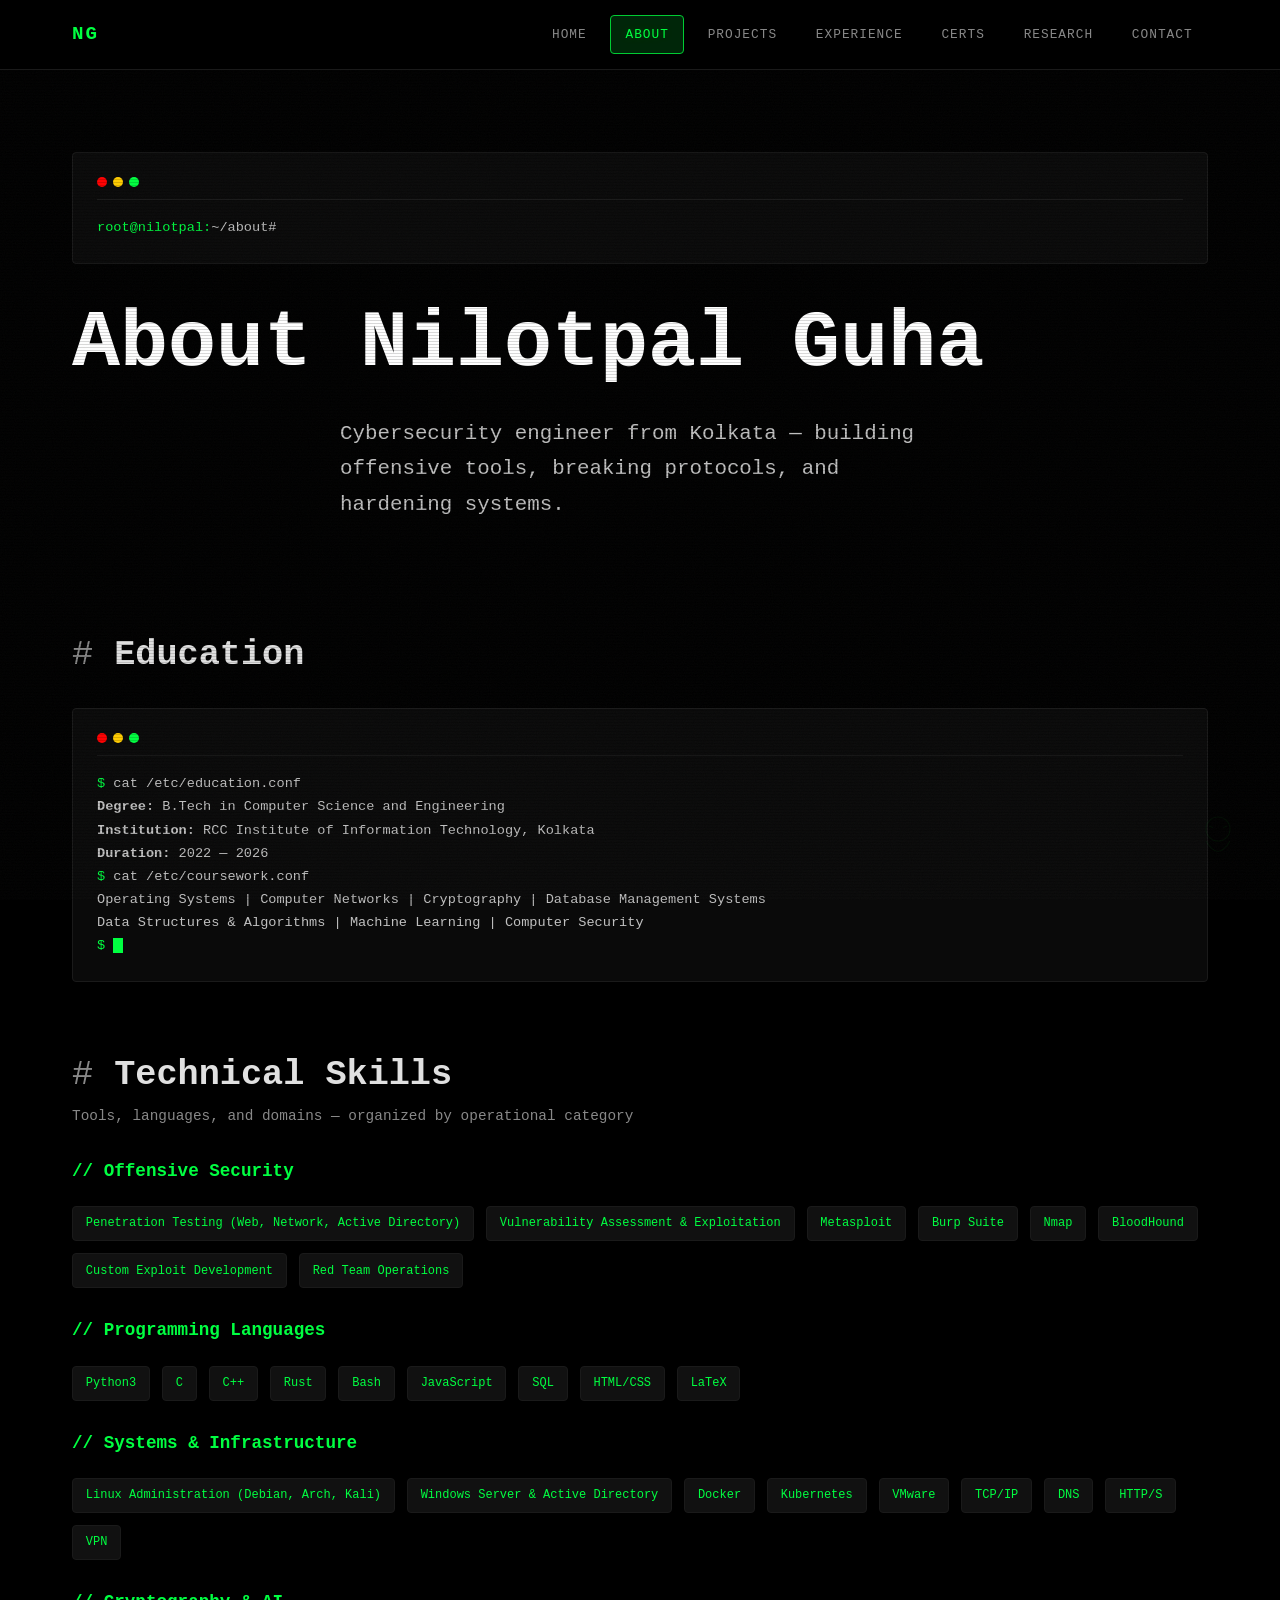
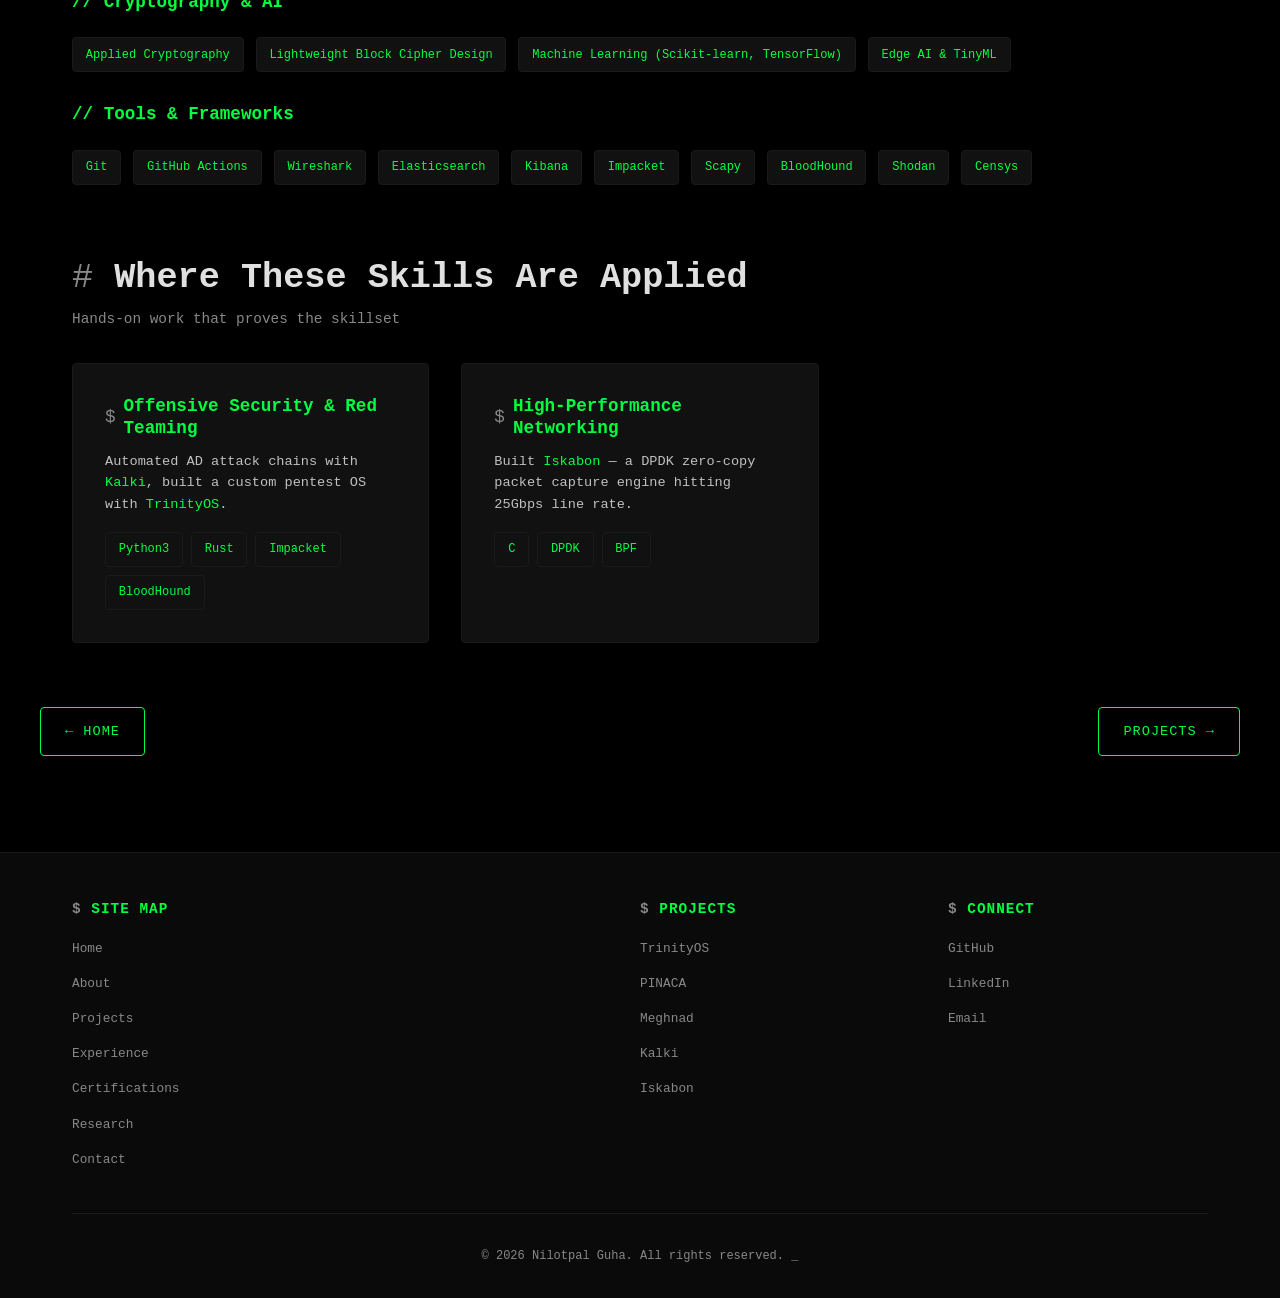
==== commit 610d2e2f: "commit" ====
--- a/about.html
+++ b/about.html
@@ -94,7 +94,6 @@
           <li><a href="experience.html">Experience</a></li>
           <li><a href="certifications.html">Certifications</a></li>
           <li><a href="research.html">Research</a></li>
-          <li><a href="achievements.html">Achievements</a></li>
           <li><a href="contact.html">Contact</a></li>
         </ul>
       </nav>
@@ -120,7 +119,6 @@
         <li><a href="experience.html">Experience</a></li>
         <li><a href="certifications.html">Certs</a></li>
         <li><a href="research.html">Research</a></li>
-        <li><a href="achievements.html">Achievements</a></li>
         <li><a href="contact.html">Contact</a></li>
       </ul>
       <button class="nav-hamburger" aria-label="Toggle navigation" aria-expanded="false">
@@ -250,15 +248,7 @@
               <span class="skill-chip">BloodHound</span>
             </div>
           </article>
-          <article class="card card-glitch reveal-flip">
-            <h3 class="card-title">Applied Cryptography</h3>
-            <p class="card-text">Designed NES, a lightweight block cipher for IoT — <a href="projects/nes.html">read the paper</a> or check <a href="research.html">research outputs</a>.</p>
-            <div class="card-tech">
-              <span class="skill-chip">C</span>
-              <span class="skill-chip">Python3</span>
-              <span class="skill-chip">Applied Cryptography</span>
-            </div>
-          </article>
+
           <article class="card card-glitch reveal-flip">
             <h3 class="card-title">High-Performance Networking</h3>
             <p class="card-text">Built <a href="projects/iskabon.html">Iskabon</a> — a DPDK zero-copy packet capture engine hitting 25Gbps line rate.</p>
@@ -299,7 +289,6 @@
             <li><a href="experience.html">Experience</a></li>
             <li><a href="certifications.html">Certifications</a></li>
             <li><a href="research.html">Research</a></li>
-            <li><a href="achievements.html">Achievements</a></li>
             <li><a href="contact.html">Contact</a></li>
           </ul>
         </div>
@@ -309,7 +298,6 @@
             <li><a href="projects/trinityos.html">TrinityOS</a></li>
             <li><a href="projects/pinaca.html">PINACA</a></li>
             <li><a href="projects/meghnad.html">Meghnad</a></li>
-            <li><a href="projects/nes.html">NES</a></li>
             <li><a href="projects/kalki.html">Kalki</a></li>
             <li><a href="projects/iskabon.html">Iskabon</a></li>
           </ul>
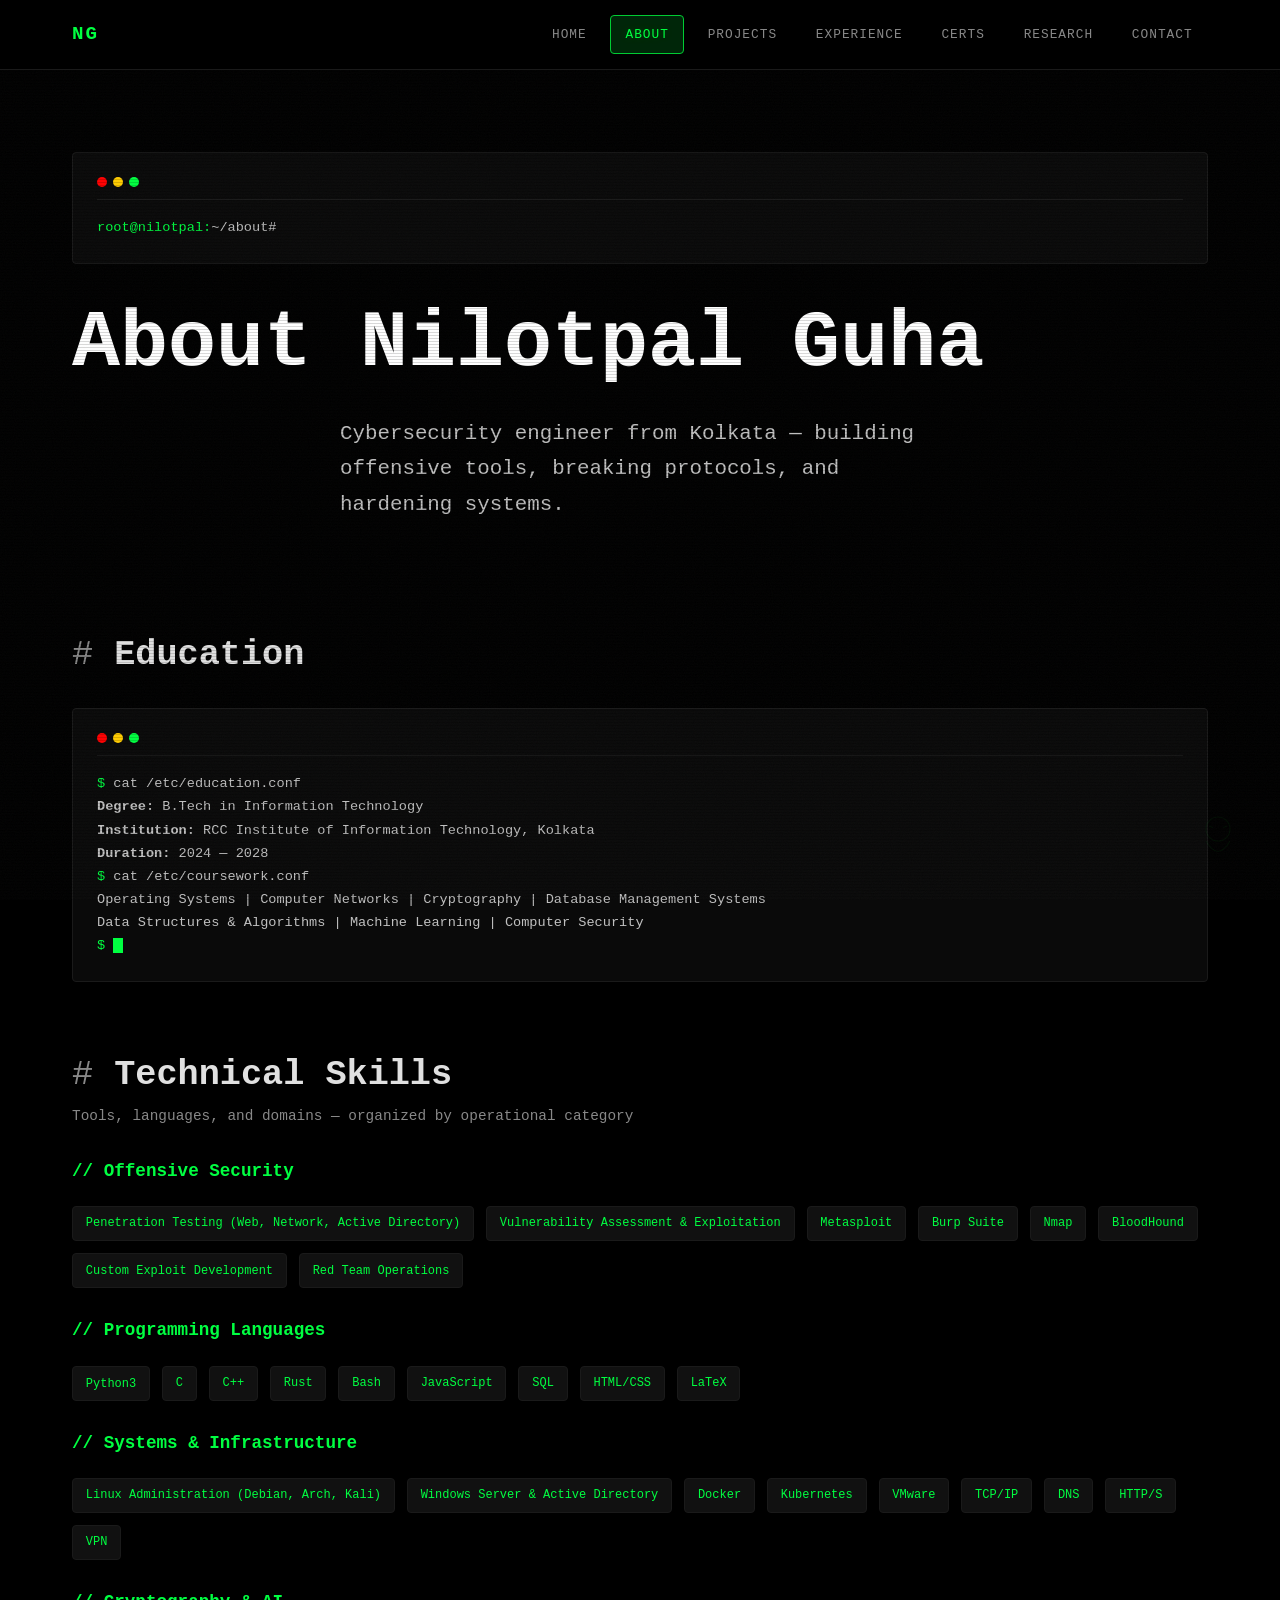
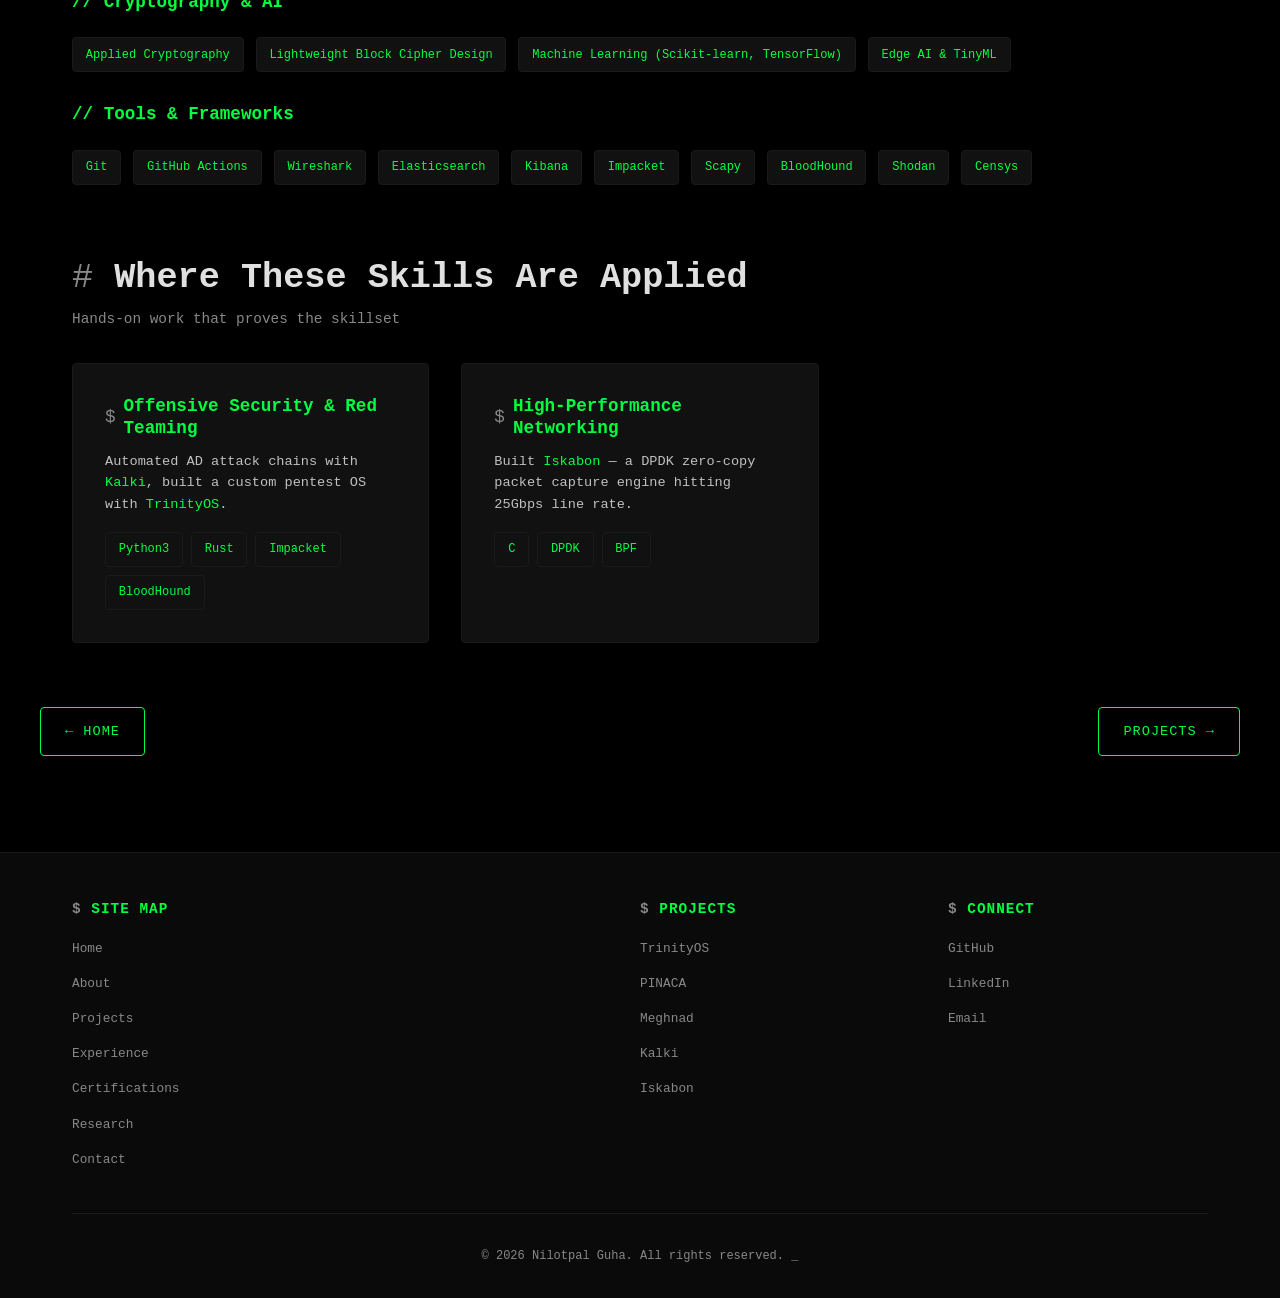
==== commit 857e0cf3: "Update degree and duration in about.html" ====
--- a/about.html
+++ b/about.html
@@ -155,9 +155,9 @@
             <span class="terminal-dot"></span>
           </div>
           <div class="line"><span class="prompt">$</span> <span class="output">cat /etc/education.conf</span></div>
-          <div class="line"><span class="output"><strong>Degree:</strong> B.Tech in Computer Science and Engineering</strong></span></div>
+          <div class="line"><span class="output"><strong>Degree:</strong> B.Tech in Information Technology</strong></span></div>
           <div class="line"><span class="output"><strong>Institution:</strong> RCC Institute of Information Technology, Kolkata</span></div>
-          <div class="line"><span class="output"><strong>Duration:</strong> 2022 — 2026</span></div>
+          <div class="line"><span class="output"><strong>Duration:</strong> 2024 — 2028</span></div>
           <div class="line"><span class="prompt">$</span> <span class="output">cat /etc/coursework.conf</span></div>
           <div class="line"><span class="output">Operating Systems | Computer Networks | Cryptography | Database Management Systems</span></div>
           <div class="line"><span class="output">Data Structures &amp; Algorithms | Machine Learning | Computer Security</span></div>
